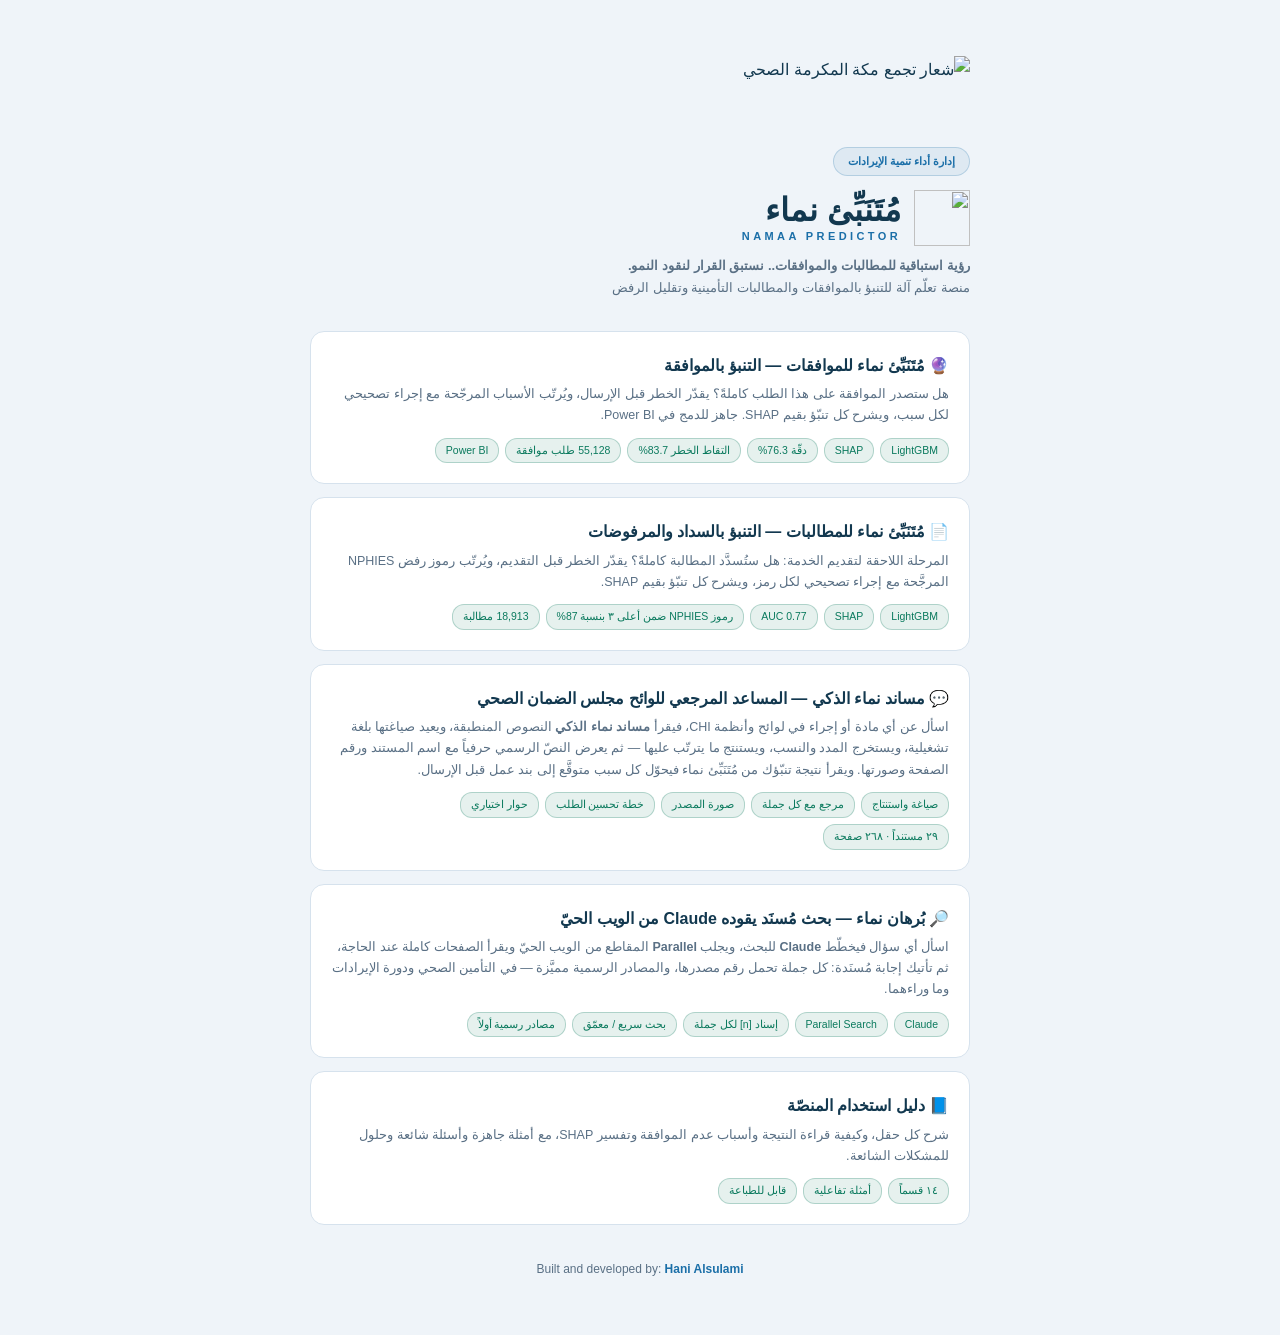
==== index.html @ 23d9840d "إضافة «برهان نماء» — بحث مُسنَد يقوده Claude ويغذّيه Parallel - burhan.html: صفحة بحث وإجابة؛ Claude" ====
<!DOCTYPE html>
<html lang="ar" dir="rtl">
<head>
<meta charset="UTF-8">
<meta name="viewport" content="width=device-width, initial-scale=1.0">
<link rel="icon" href="assets/favicon.svg" type="image/svg+xml">
<title>مُتَنَبِّئ نماء — رؤية استباقية للمطالبات والموافقات</title>
<style>
:root{
  /* لوحة مشتقّة من ألوان شعار تجمع مكة المكرمة الصحي (أزرق فولاذي ‎#4080B0‎).
     كل لون نصّي هنا يتجاوز عتبة WCAG AA (‎4.5:1‎) على الخلفية والبطاقة معاً. */
  --bg:#eff4f9; --surface:#f6f9fc; --card:#ffffff; --card2:#f6f9fc;
  --border:#d6e2ed; --border-strong:#c3d4e2;
  --accent:#1b6fa8; --accent-dim:rgba(27,111,168,.09);
  --green:#0b7a5e; --red:#c4362f; --yellow:#96590f; --amber:#96590f;
  --purple:#6a4fa8; --orange:#96590f;
  --text:#12384f; --muted:#5a7085; --muted2:#456076;
  --chart-on-fill:#ffffff;
  --shadow:0 1px 3px rgba(18,56,79,.07), 0 8px 24px rgba(18,56,79,.06);
}
*{box-sizing:border-box;margin:0;padding:0}
body{font-family:"IBM Plex Sans Arabic","Segoe UI",Tahoma,"Noto Sans Arabic",Arial,sans-serif;
  background:var(--bg);color:var(--text);min-height:100vh;padding:56px 18px;line-height:1.7}
.wrap{max-width:660px;margin:0 auto}
.org-logo{height:72px;width:auto;display:block;margin-bottom:18px}
.badge{display:inline-flex;gap:6px;background:rgba(27,111,168,.08);border:1px solid rgba(27,111,168,.22);
  color:var(--accent);font-size:11px;font-weight:600;padding:4px 14px;border-radius:20px;margin-bottom:14px}
h1{font-size:25px;color:var(--text);margin-bottom:8px}
.brand{display:flex;align-items:center;gap:13px;margin-bottom:9px}
.brand-mark{width:56px;height:56px;flex-shrink:0}
.brand-text{line-height:1}
.brand-text .ar{font-size:32px;font-weight:700;color:var(--text);margin:0}
.brand-text .en{display:block;font-size:11px;font-weight:600;letter-spacing:3.4px;color:var(--accent);margin-top:5px}
.sub{font-size:13px;color:var(--muted);margin-bottom:32px}
a.card{display:block;background:var(--card);border:1px solid var(--border);border-radius:14px;
  padding:20px;margin-bottom:13px;text-decoration:none;color:inherit;transition:border-color .2s}
a.card:hover{border-color:var(--accent)}
a.card h2{font-size:16px;color:var(--text);margin-bottom:5px}
a.card p{font-size:12.5px;color:var(--muted)}
a.card .tags{margin-top:11px;display:flex;gap:6px;flex-wrap:wrap}
a.card .tags span{font-size:10.5px;background:rgba(11,122,94,.10);border:1px solid rgba(11,122,94,.25);
  color:var(--green);border-radius:12px;padding:3px 10px}
a.card.alt .tags span{background:rgba(90,112,133,.10);border-color:var(--border);color:var(--muted)}
.foot{text-align:center;margin-top:34px;font-size:12px;color:var(--muted)}
.foot b{color:var(--accent)}
</style>
</head>
<body>
<div class="wrap">
  <img class="org-logo" src="assets/logo.png" alt="شعار تجمع مكة المكرمة الصحي">
  <div class="badge">إدارة أداء تنمية الإيرادات</div>
  <div class="brand">
    <img class="brand-mark" src="assets/sadeed-logo.svg" alt="">
    <div class="brand-text"><h1 class="ar">مُتَنَبِّئ نماء</h1><span class="en">NAMAA PREDICTOR</span></div>
  </div>
  <p class="sub"><b>رؤية استباقية للمطالبات والموافقات.. نستبق القرار لنقود النمو.</b><br>منصة تعلّم آلة للتنبؤ بالموافقات والمطالبات التأمينية وتقليل الرفض</p>

  <a class="card" href="predict.html">
    <h2>🔮 مُتَنَبِّئ نماء للموافقات — التنبؤ بالموافقة</h2>
    <p>هل ستصدر الموافقة على هذا الطلب كاملةً؟ يقدّر الخطر قبل الإرسال، ويُرتّب الأسباب
       المرجّحة مع إجراء تصحيحي لكل سبب، ويشرح كل تنبّؤ بقيم SHAP. جاهز للدمج في Power BI.</p>
    <div class="tags">
      <span>LightGBM</span><span>SHAP</span><span>دقّة 76.3%</span>
      <span>التقاط الخطر 83.7%</span><span>55,128 طلب موافقة</span><span>Power BI</span>
    </div>
  </a>

  <a class="card" href="claims.html">
    <h2>📄 مُتَنَبِّئ نماء للمطالبات — التنبؤ بالسداد والمرفوضات</h2>
    <p>المرحلة اللاحقة لتقديم الخدمة: هل ستُسدَّد المطالبة كاملةً؟ يقدّر الخطر قبل التقديم،
       ويُرتّب رموز رفض NPHIES المرجَّحة مع إجراء تصحيحي لكل رمز، ويشرح كل تنبّؤ بقيم SHAP.</p>
    <div class="tags">
      <span>LightGBM</span><span>SHAP</span><span>AUC 0.77</span>
      <span>رموز NPHIES ضمن أعلى ٣ بنسبة 87%</span><span>18,913 مطالبة</span>
    </div>
  </a>

  <a class="card" href="chatbot.html">
    <h2>💬 مساند نماء الذكي — المساعد المرجعي للوائح مجلس الضمان الصحي</h2>
    <p>اسأل عن أي مادة أو إجراء في لوائح وأنظمة CHI، فيقرأ <b>مساند نماء الذكي</b> النصوص المنطبقة،
       ويعيد صياغتها بلغة تشغيلية، ويستخرج المدد والنسب، ويستنتج ما يترتّب عليها —
       ثم يعرض النصّ الرسمي حرفياً مع اسم المستند ورقم الصفحة وصورتها. ويقرأ نتيجة
       تنبّؤك من مُتَنَبِّئ نماء فيحوّل كل سبب متوقَّع إلى بند عمل قبل الإرسال.</p>
    <div class="tags"><span>صياغة واستنتاج</span><span>مرجع مع كل جملة</span><span>صورة المصدر</span>
      <span>خطة تحسين الطلب</span><span>حوار اختياري</span><span>٢٩ مستنداً · ٢٦٨ صفحة</span></div>
  </a>

  <a class="card" href="burhan.html">
    <h2>🔎 بُرهان نماء — بحث مُسنَد يقوده Claude من الويب الحيّ</h2>
    <p>اسأل أي سؤال فيخطّط <b>Claude</b> للبحث، ويجلب <b>Parallel</b> المقاطع من الويب الحيّ ويقرأ
       الصفحات كاملة عند الحاجة، ثم تأتيك إجابة مُسنَدة: كل جملة تحمل رقم مصدرها،
       والمصادر الرسمية مميَّزة — في التأمين الصحي ودورة الإيرادات وما وراءهما.</p>
    <div class="tags"><span>Claude</span><span>Parallel Search</span><span>إسناد [n] لكل جملة</span>
      <span>بحث سريع / معمّق</span><span>مصادر رسمية أولاً</span></div>
  </a>

  <a class="card" href="guide.html">
    <h2>📘 دليل استخدام المنصّة</h2>
    <p>شرح كل حقل، وكيفية قراءة النتيجة وأسباب عدم الموافقة وتفسير SHAP، مع أمثلة
       جاهزة وأسئلة شائعة وحلول للمشكلات الشائعة.</p>
    <div class="tags"><span>١٤ قسماً</span><span>أمثلة تفاعلية</span><span>قابل للطباعة</span></div>
  </a>


  <div class="foot">Built and developed by: <b>Hani Alsulami</b></div>
</div>
</body>
</html>
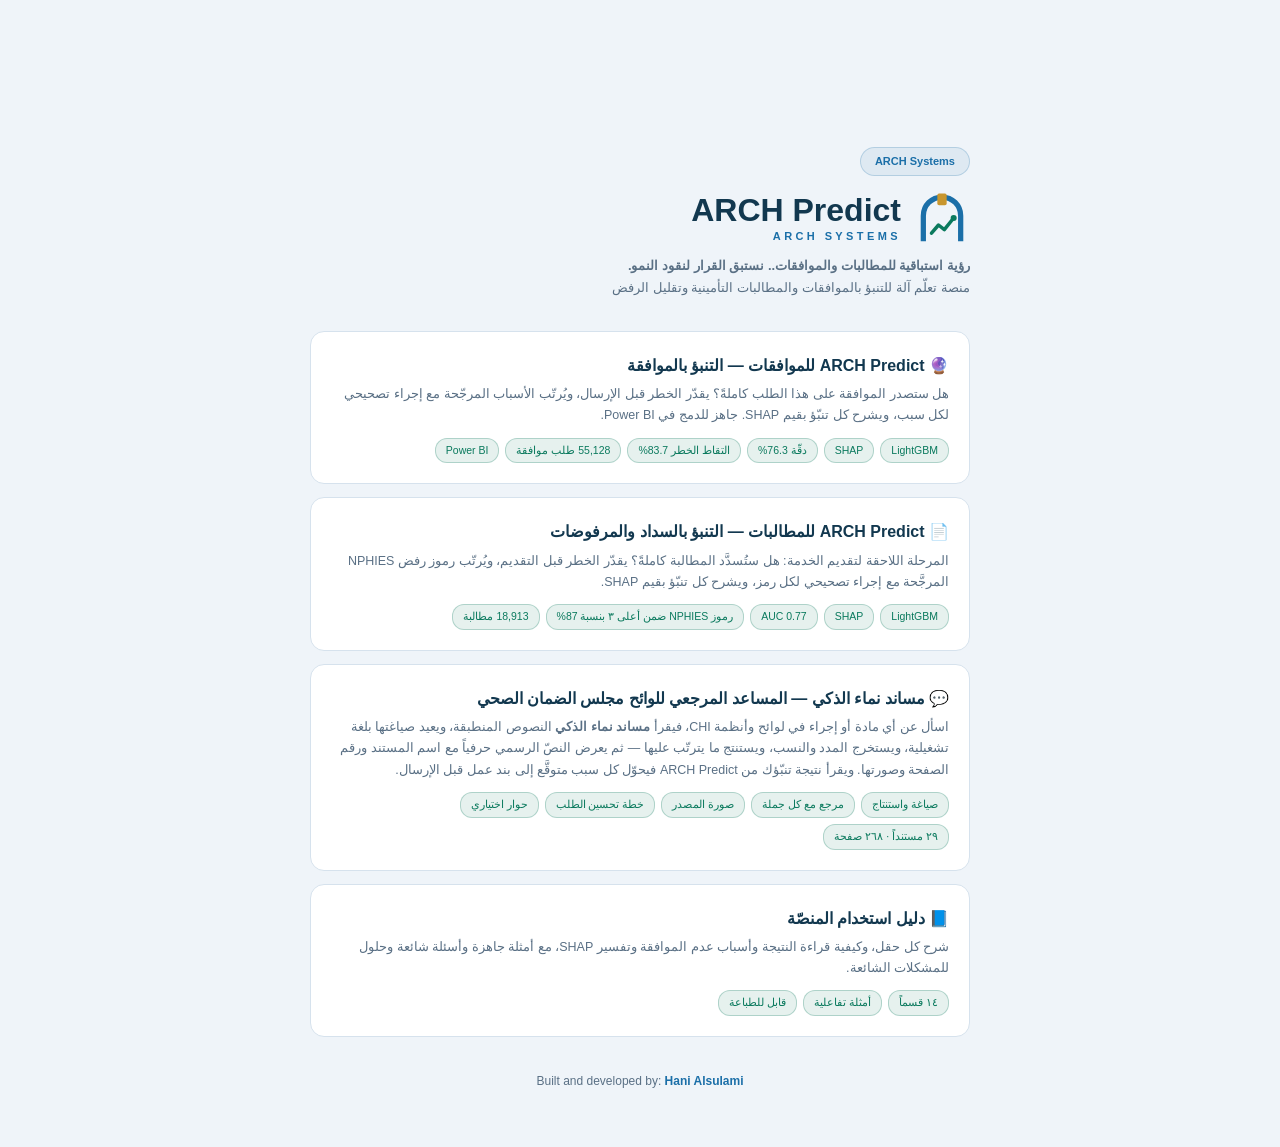
==== commit 4b5266ad: "ARCH Predict: CareWare approvals+eligibility data architecture, ACO worklist/monitoring/evidence, re" ====
--- a/index.html
+++ b/index.html
@@ -4,10 +4,10 @@
 <meta charset="UTF-8">
 <meta name="viewport" content="width=device-width, initial-scale=1.0">
 <link rel="icon" href="assets/favicon.svg" type="image/svg+xml">
-<title>مُتَنَبِّئ نماء — رؤية استباقية للمطالبات والموافقات</title>
+<title>ARCH Predict — رؤية استباقية للمطالبات والموافقات</title>
 <style>
 :root{
-  /* لوحة مشتقّة من ألوان شعار تجمع مكة المكرمة الصحي (أزرق فولاذي ‎#4080B0‎).
+  /* لوحة ARCH Predict (أزرق فولاذي ‎#4080B0‎).
      كل لون نصّي هنا يتجاوز عتبة WCAG AA (‎4.5:1‎) على الخلفية والبطاقة معاً. */
   --bg:#eff4f9; --surface:#f6f9fc; --card:#ffffff; --card2:#f6f9fc;
   --border:#d6e2ed; --border-strong:#c3d4e2;
@@ -47,16 +47,16 @@
 </head>
 <body>
 <div class="wrap">
-  <img class="org-logo" src="assets/logo.png" alt="شعار تجمع مكة المكرمة الصحي">
-  <div class="badge">إدارة أداء تنمية الإيرادات</div>
+  <img class="org-logo" data-arch-org-logo alt="" hidden>
+  <div class="badge"><span data-arch-org-unit>ARCH Systems</span></div>
   <div class="brand">
-    <img class="brand-mark" src="assets/sadeed-logo.svg" alt="">
-    <div class="brand-text"><h1 class="ar">مُتَنَبِّئ نماء</h1><span class="en">NAMAA PREDICTOR</span></div>
+    <img class="brand-mark" src="assets/arch-mark.svg" alt="">
+    <div class="brand-text"><h1 class="ar">ARCH Predict</h1><span class="en">ARCH SYSTEMS</span></div>
   </div>
   <p class="sub"><b>رؤية استباقية للمطالبات والموافقات.. نستبق القرار لنقود النمو.</b><br>منصة تعلّم آلة للتنبؤ بالموافقات والمطالبات التأمينية وتقليل الرفض</p>
 
   <a class="card" href="predict.html">
-    <h2>🔮 مُتَنَبِّئ نماء للموافقات — التنبؤ بالموافقة</h2>
+    <h2>🔮 ARCH Predict للموافقات — التنبؤ بالموافقة</h2>
     <p>هل ستصدر الموافقة على هذا الطلب كاملةً؟ يقدّر الخطر قبل الإرسال، ويُرتّب الأسباب
        المرجّحة مع إجراء تصحيحي لكل سبب، ويشرح كل تنبّؤ بقيم SHAP. جاهز للدمج في Power BI.</p>
     <div class="tags">
@@ -66,7 +66,7 @@
   </a>
 
   <a class="card" href="claims.html">
-    <h2>📄 مُتَنَبِّئ نماء للمطالبات — التنبؤ بالسداد والمرفوضات</h2>
+    <h2>📄 ARCH Predict للمطالبات — التنبؤ بالسداد والمرفوضات</h2>
     <p>المرحلة اللاحقة لتقديم الخدمة: هل ستُسدَّد المطالبة كاملةً؟ يقدّر الخطر قبل التقديم،
        ويُرتّب رموز رفض NPHIES المرجَّحة مع إجراء تصحيحي لكل رمز، ويشرح كل تنبّؤ بقيم SHAP.</p>
     <div class="tags">
@@ -80,18 +80,9 @@
     <p>اسأل عن أي مادة أو إجراء في لوائح وأنظمة CHI، فيقرأ <b>مساند نماء الذكي</b> النصوص المنطبقة،
        ويعيد صياغتها بلغة تشغيلية، ويستخرج المدد والنسب، ويستنتج ما يترتّب عليها —
        ثم يعرض النصّ الرسمي حرفياً مع اسم المستند ورقم الصفحة وصورتها. ويقرأ نتيجة
-       تنبّؤك من مُتَنَبِّئ نماء فيحوّل كل سبب متوقَّع إلى بند عمل قبل الإرسال.</p>
+       تنبّؤك من ARCH Predict فيحوّل كل سبب متوقَّع إلى بند عمل قبل الإرسال.</p>
     <div class="tags"><span>صياغة واستنتاج</span><span>مرجع مع كل جملة</span><span>صورة المصدر</span>
       <span>خطة تحسين الطلب</span><span>حوار اختياري</span><span>٢٩ مستنداً · ٢٦٨ صفحة</span></div>
-  </a>
-
-  <a class="card" href="burhan.html">
-    <h2>🔎 بُرهان نماء — بحث مُسنَد يقوده Claude من الويب الحيّ</h2>
-    <p>اسأل أي سؤال فيخطّط <b>Claude</b> للبحث، ويجلب <b>Parallel</b> المقاطع من الويب الحيّ ويقرأ
-       الصفحات كاملة عند الحاجة، ثم تأتيك إجابة مُسنَدة: كل جملة تحمل رقم مصدرها،
-       والمصادر الرسمية مميَّزة — في التأمين الصحي ودورة الإيرادات وما وراءهما.</p>
-    <div class="tags"><span>Claude</span><span>Parallel Search</span><span>إسناد [n] لكل جملة</span>
-      <span>بحث سريع / معمّق</span><span>مصادر رسمية أولاً</span></div>
   </a>
 
   <a class="card" href="guide.html">
@@ -104,5 +95,7 @@
 
   <div class="foot">Built and developed by: <b>Hani Alsulami</b></div>
 </div>
+<script src="assets/site-config.js"></script>
+<script src="assets/arch-brand.js"></script>
 </body>
 </html>
